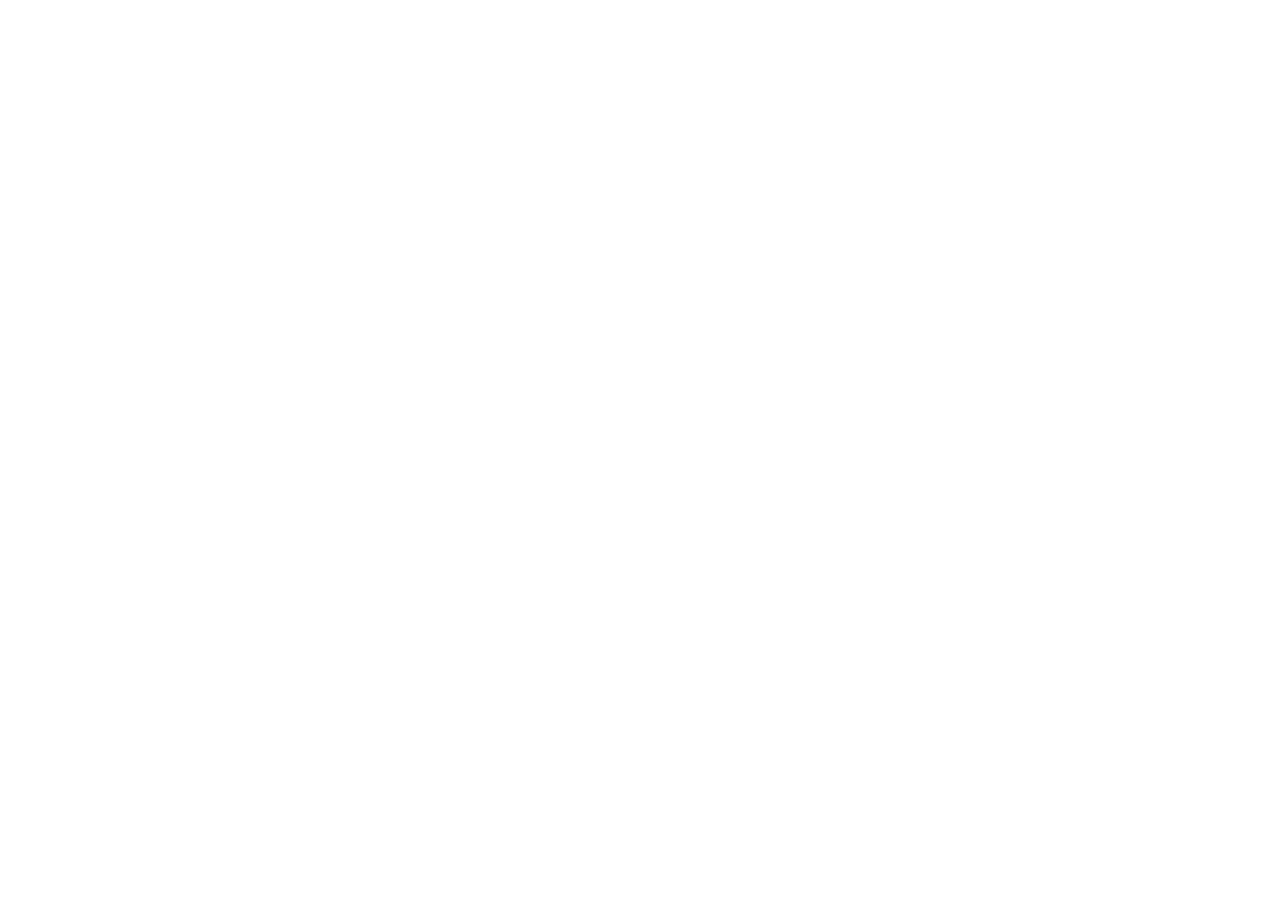
==== index.html @ 98b75bd7 "estrutura inicial do projeto" ====
<!DOCTYPE html>
<html lang="pt-br">

<head>
  <meta charset="UTF-8">
  <meta http-equiv="X-UA-Compatible" content="IE=edge">
  <meta name="viewport" content="width=device-width, initial-scale=1.0">
  <title>Exemplo Aplicação mobile</title>
</head>

<body>

</body>

</html>
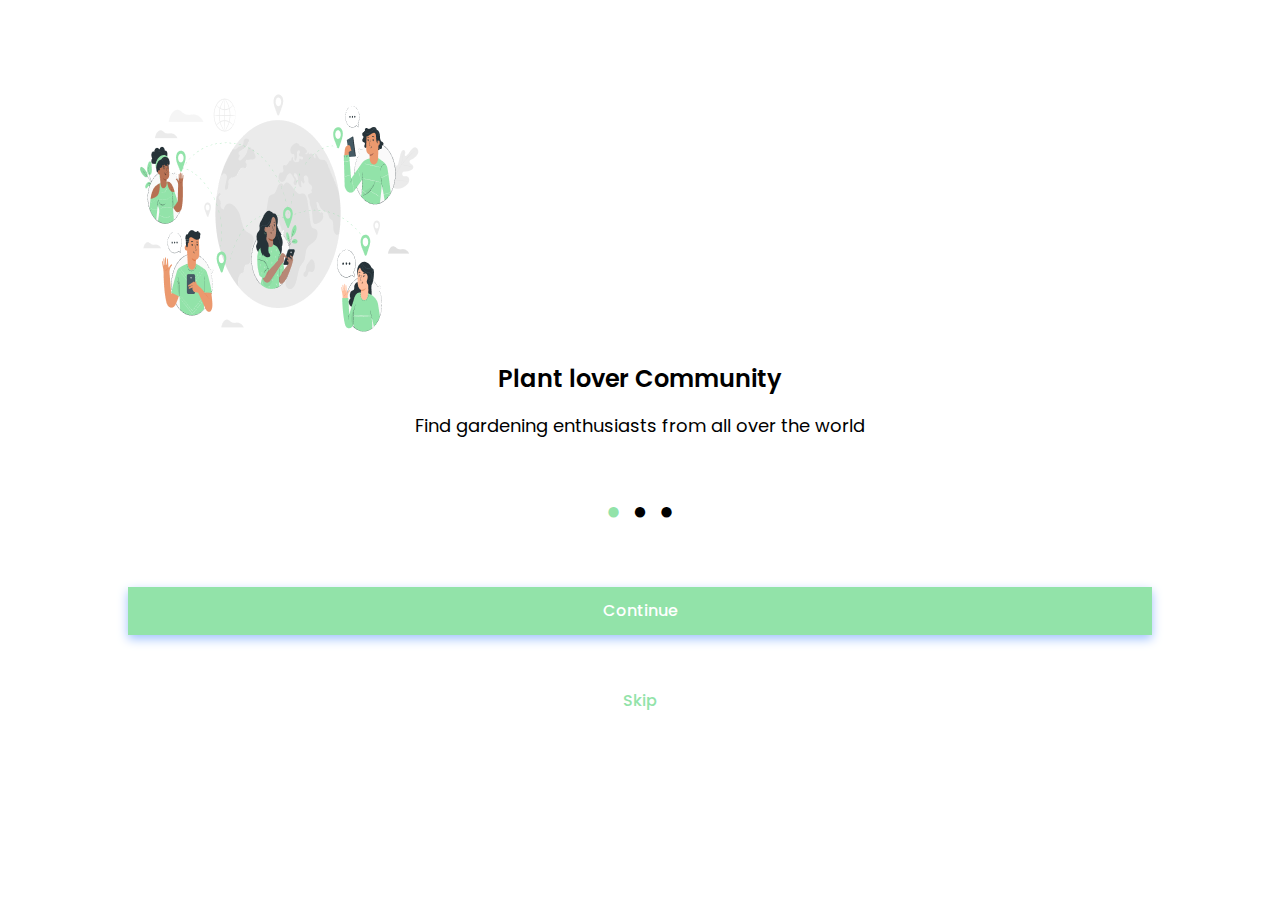
==== commit dabb0db0: "inserção dos itens de marcação das imagens" ====
--- a/index.html
+++ b/index.html
@@ -2,14 +2,34 @@
 <html lang="pt-br">
 
 <head>
+  <link rel="preconnect" href="https://fonts.googleapis.com">
+  <link rel="preconnect" href="https://fonts.gstatic.com" crossorigin>
   <meta charset="UTF-8">
   <meta http-equiv="X-UA-Compatible" content="IE=edge">
   <meta name="viewport" content="width=device-width, initial-scale=1.0">
+  <link href="https://fonts.googleapis.com/css2?family=Poppins:wght@400;500;600&display=swap" rel="stylesheet">
+  <link rel="stylesheet" href="assets/styles/reset.css">
+  <link rel="stylesheet" href="assets/styles/style.css">
   <title>Exemplo Aplicação mobile</title>
 </head>
 
 <body>
-
+  <div class="container">
+    <div class="content">
+      <img src="assets/images/image-worldwide.png" alt="">
+      <h2>Plant lover Community</h2>
+      <p>Find gardening enthusiasts from all over the world</p>
+    </div>
+    <div class="divider">
+      <span class="item special-item">&#9679</span>
+      <span class="item">&#9679</span>
+      <span class="item">&#9679</span>
+    </div>
+    <div class="navigation">
+      <a href="example-sale.html" class="button">Continue</a>
+      <a href="commerce.html">Skip</a>
+    </div>
+  </div>
 </body>
 
 </html>--- a/assets/styles/style.css
+++ b/assets/styles/style.css
@@ -0,0 +1 @@
+body{box-sizing:border-box}body,button{font-family:"Poppins",sans-serif;font-size:1rem}.container{max-width:80%;margin:0 auto}.divider{margin:4rem 0}.navigation{display:flex;flex-direction:column}.navigation a{padding:1rem 0;text-decoration:none;text-align:center;font-weight:500;font:1.125rem;color:#92e3a9}.navigation a.button{width:100%;background:#92e3a9;color:#fff;border:none;outline:none;box-shadow:0 4px 10px #a1c3fc;cursor:pointer;margin-bottom:2.625rem}.navigation a.special{text-shadow:0 4px 4px rgba(0,0,0,.1450980392)}.content{margin:4rem 0}.content h2{font-size:1.5rem;font-weight:600;margin-bottom:1.625rem;text-align:center}.content p{font-size:1.125rem;text-align:center}.divider{text-align:center}.divider .item{padding:.25rem;font-size:1.5rem}.divider .special-item{color:#92e3a9}/*# sourceMappingURL=style.css.map */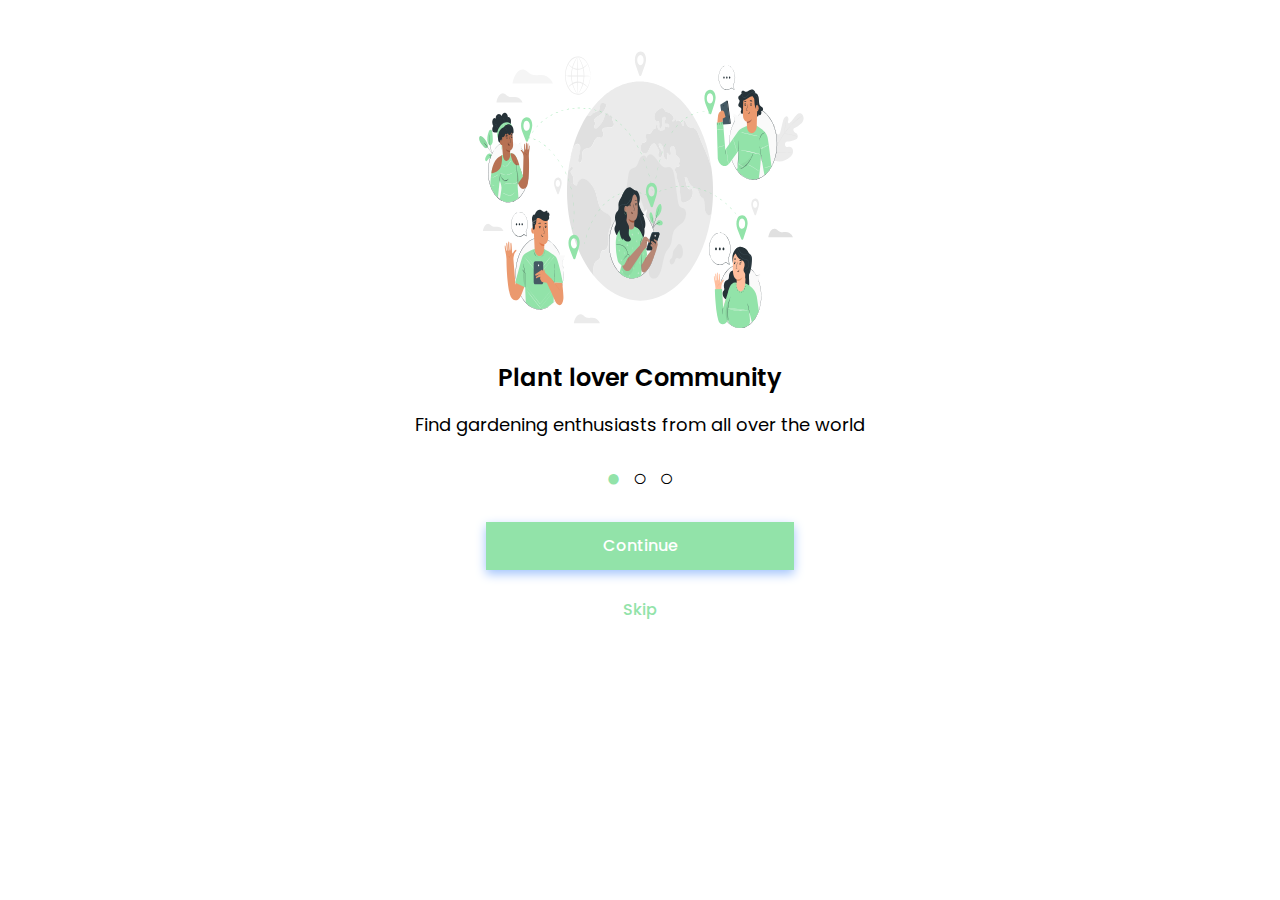
==== commit 7318007a: "ajustes de responsividade" ====
--- a/index.html
+++ b/index.html
@@ -16,14 +16,14 @@
 <body>
   <div class="container">
     <div class="content">
-      <img src="assets/images/image-worldwide.png" alt="">
+      <img src="assets/images/image-worldwide.svg" alt="">
       <h2>Plant lover Community</h2>
       <p>Find gardening enthusiasts from all over the world</p>
     </div>
     <div class="divider">
       <span class="item special-item">&#9679</span>
-      <span class="item">&#9679</span>
-      <span class="item">&#9679</span>
+      <span class="item">&#9675</span>
+      <span class="item">&#9675</span>
     </div>
     <div class="navigation">
       <a href="example-sale.html" class="button">Continue</a>
--- a/assets/styles/style.css
+++ b/assets/styles/style.css
@@ -1 +1 @@
-body{box-sizing:border-box}body,button{font-family:"Poppins",sans-serif;font-size:1rem}.container{max-width:80%;margin:0 auto}.divider{margin:4rem 0}.navigation{display:flex;flex-direction:column}.navigation a{padding:1rem 0;text-decoration:none;text-align:center;font-weight:500;font:1.125rem;color:#92e3a9}.navigation a.button{width:100%;background:#92e3a9;color:#fff;border:none;outline:none;box-shadow:0 4px 10px #a1c3fc;cursor:pointer;margin-bottom:2.625rem}.navigation a.special{text-shadow:0 4px 4px rgba(0,0,0,.1450980392)}.content{margin:4rem 0}.content h2{font-size:1.5rem;font-weight:600;margin-bottom:1.625rem;text-align:center}.content p{font-size:1.125rem;text-align:center}.divider{text-align:center}.divider .item{padding:.25rem;font-size:1.5rem}.divider .special-item{color:#92e3a9}/*# sourceMappingURL=style.css.map */+body{box-sizing:border-box}body,button{font-family:"Poppins",sans-serif;font-size:1rem}.container{max-width:80%;margin:0 auto}@media only screen and (min-width: 768px){.container{max-width:65%}}@media only screen and (min-width: 1279px){.container{max-width:60%}}.navigation{display:flex;flex-direction:column}.navigation a{padding:1rem 0;text-decoration:none;text-align:center;font-weight:500;font:1.125rem;color:#92e3a9;transition:.3s ease background-color}.navigation a:hover{color:#8edba4}.navigation a.button{width:100%;background-color:#92e3a9;color:#fff;border:none;outline:none;box-shadow:0 4px 10px #a1c3fc;cursor:pointer;margin-bottom:2.625rem;transition:.3s ease background-color}.navigation a.button:hover{background:#8edba4}.navigation a.special{text-shadow:0 4px 4px rgba(0,0,0,.1450980392)}@media only screen and (min-width: 480px){.navigation a.button{margin:0 auto 2.625rem;width:80%}}@media only screen and (min-width: 768px){.navigation a.button{margin:0 auto 1.625rem;width:60%}}@media only screen and (min-width: 1279px){.navigation a.button{margin:0 auto 1rem;width:40%}}.content{margin:1rem 0;display:flex;flex-direction:column;align-items:center}.content h2{font-size:1.5rem;font-weight:600;margin-bottom:1.625rem;text-align:center}.content p{font-size:1.125rem;text-align:center}@media only screen and (min-width: 480px){.content img{width:350px}}@media only screen and (min-width: 768px){.content img{width:350px}}@media only screen and (min-width: 1279px){.content img{width:350px}}.divider{text-align:center;margin:4rem 0}.divider .item{padding:.25rem;font-size:1.5rem}.divider .special-item{color:#92e3a9}@media only screen and (min-width: 480px){.divider{margin:3rem 0}}@media only screen and (min-width: 768px){.divider{margin:2rem 0}}@media only screen and (min-width: 1279px){.divider{margin:2rem 0}}/*# sourceMappingURL=style.css.map */